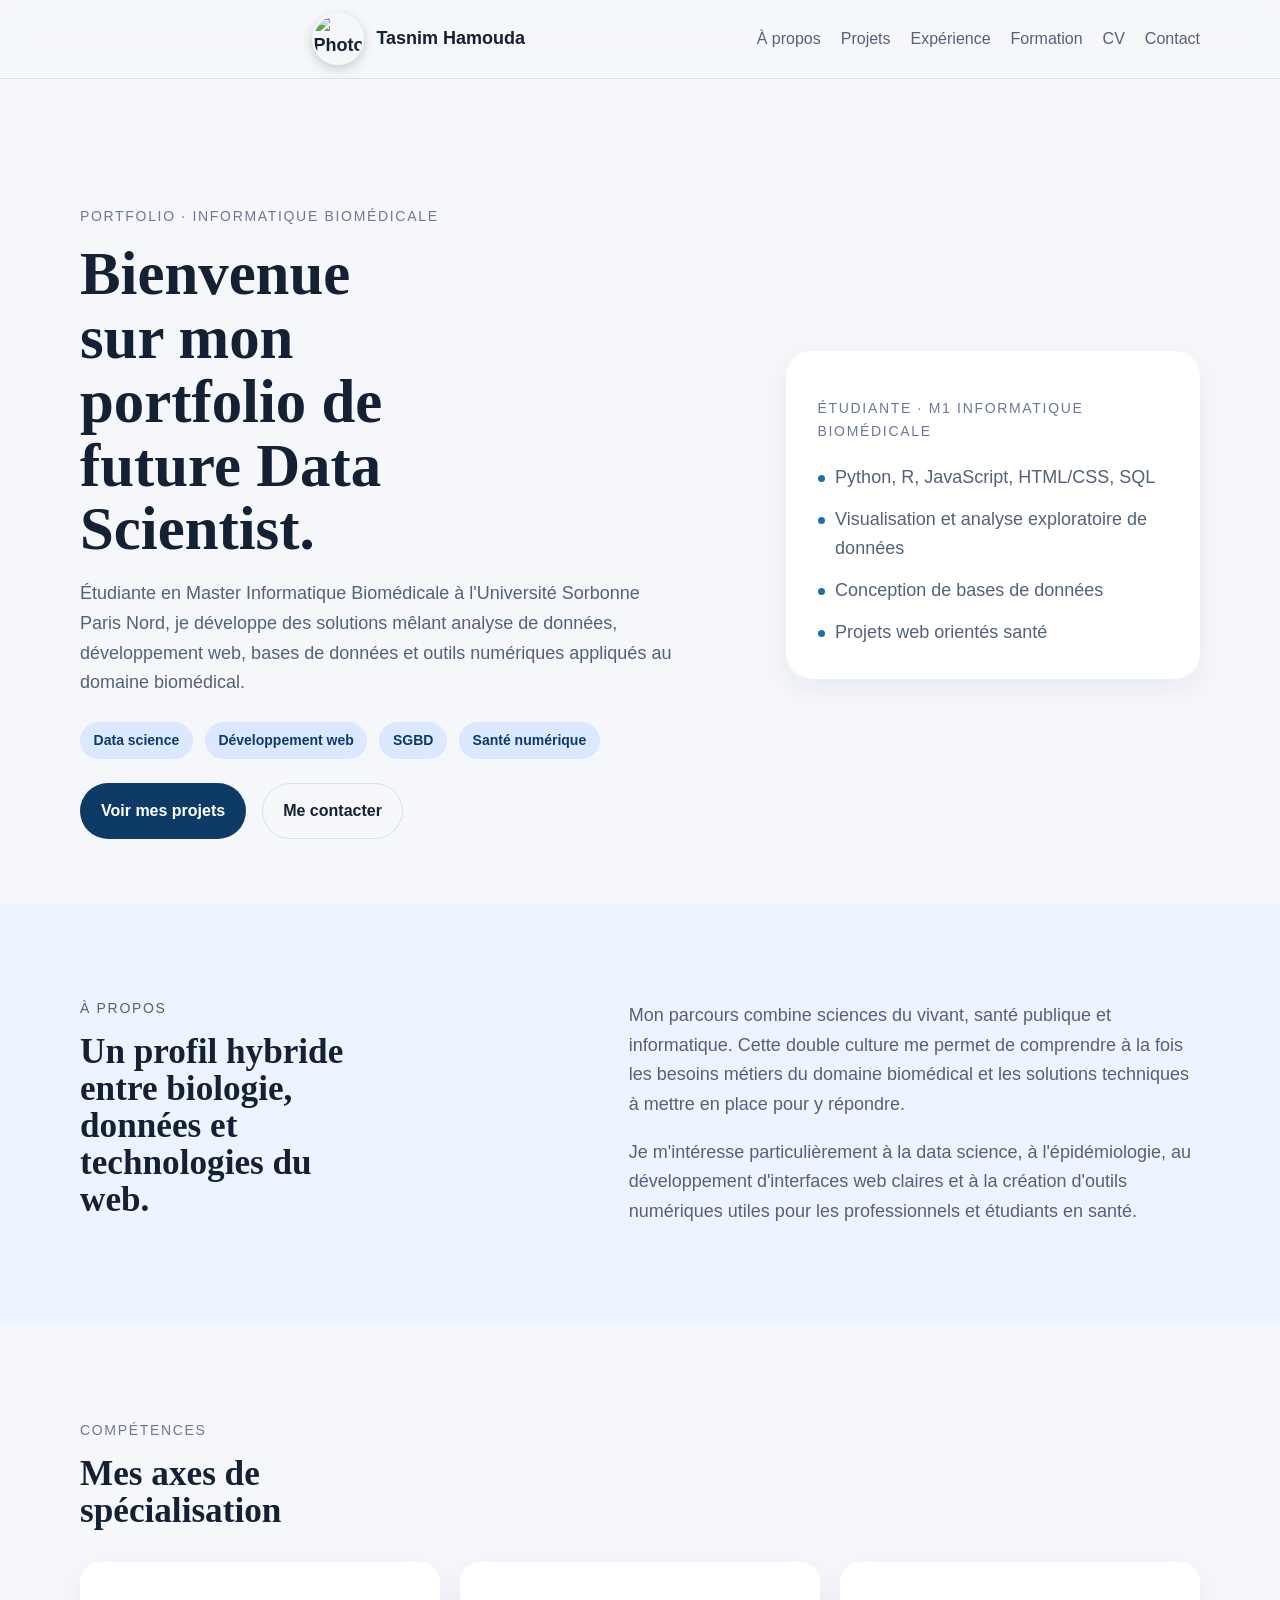
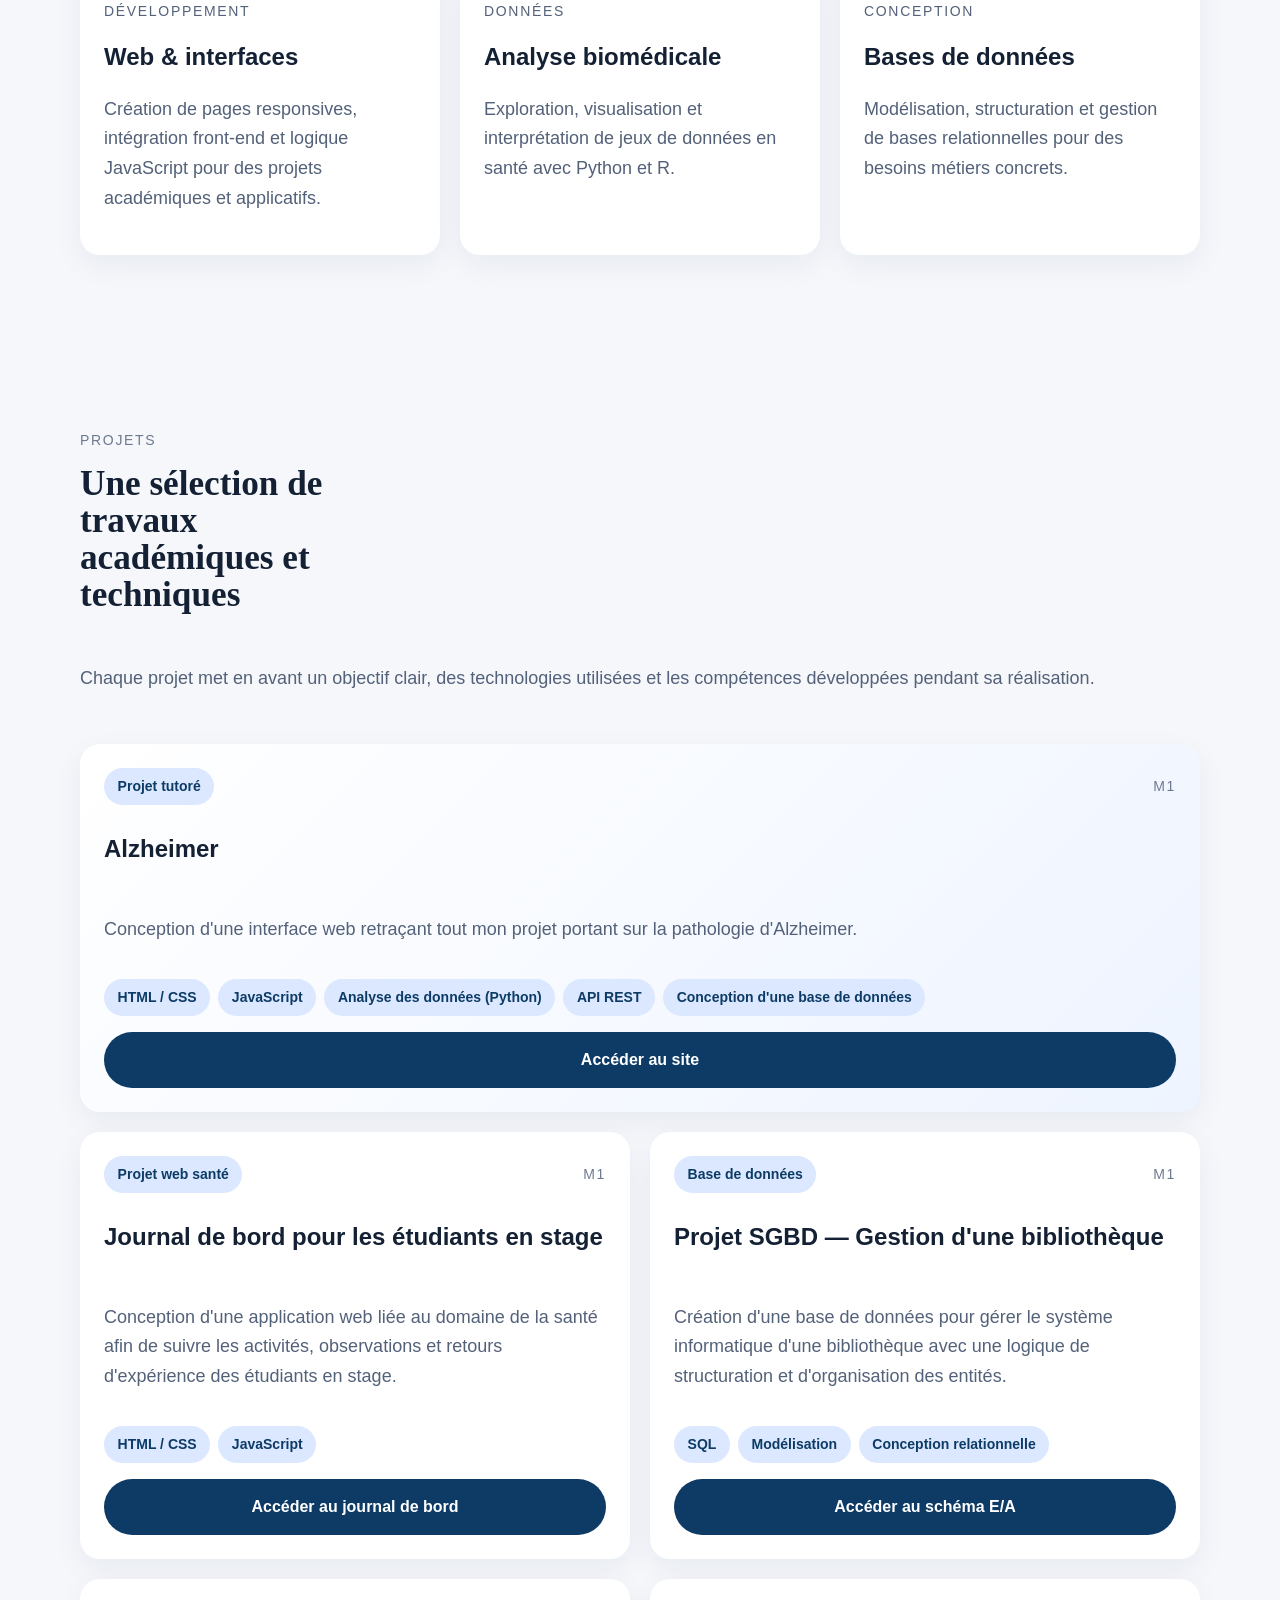
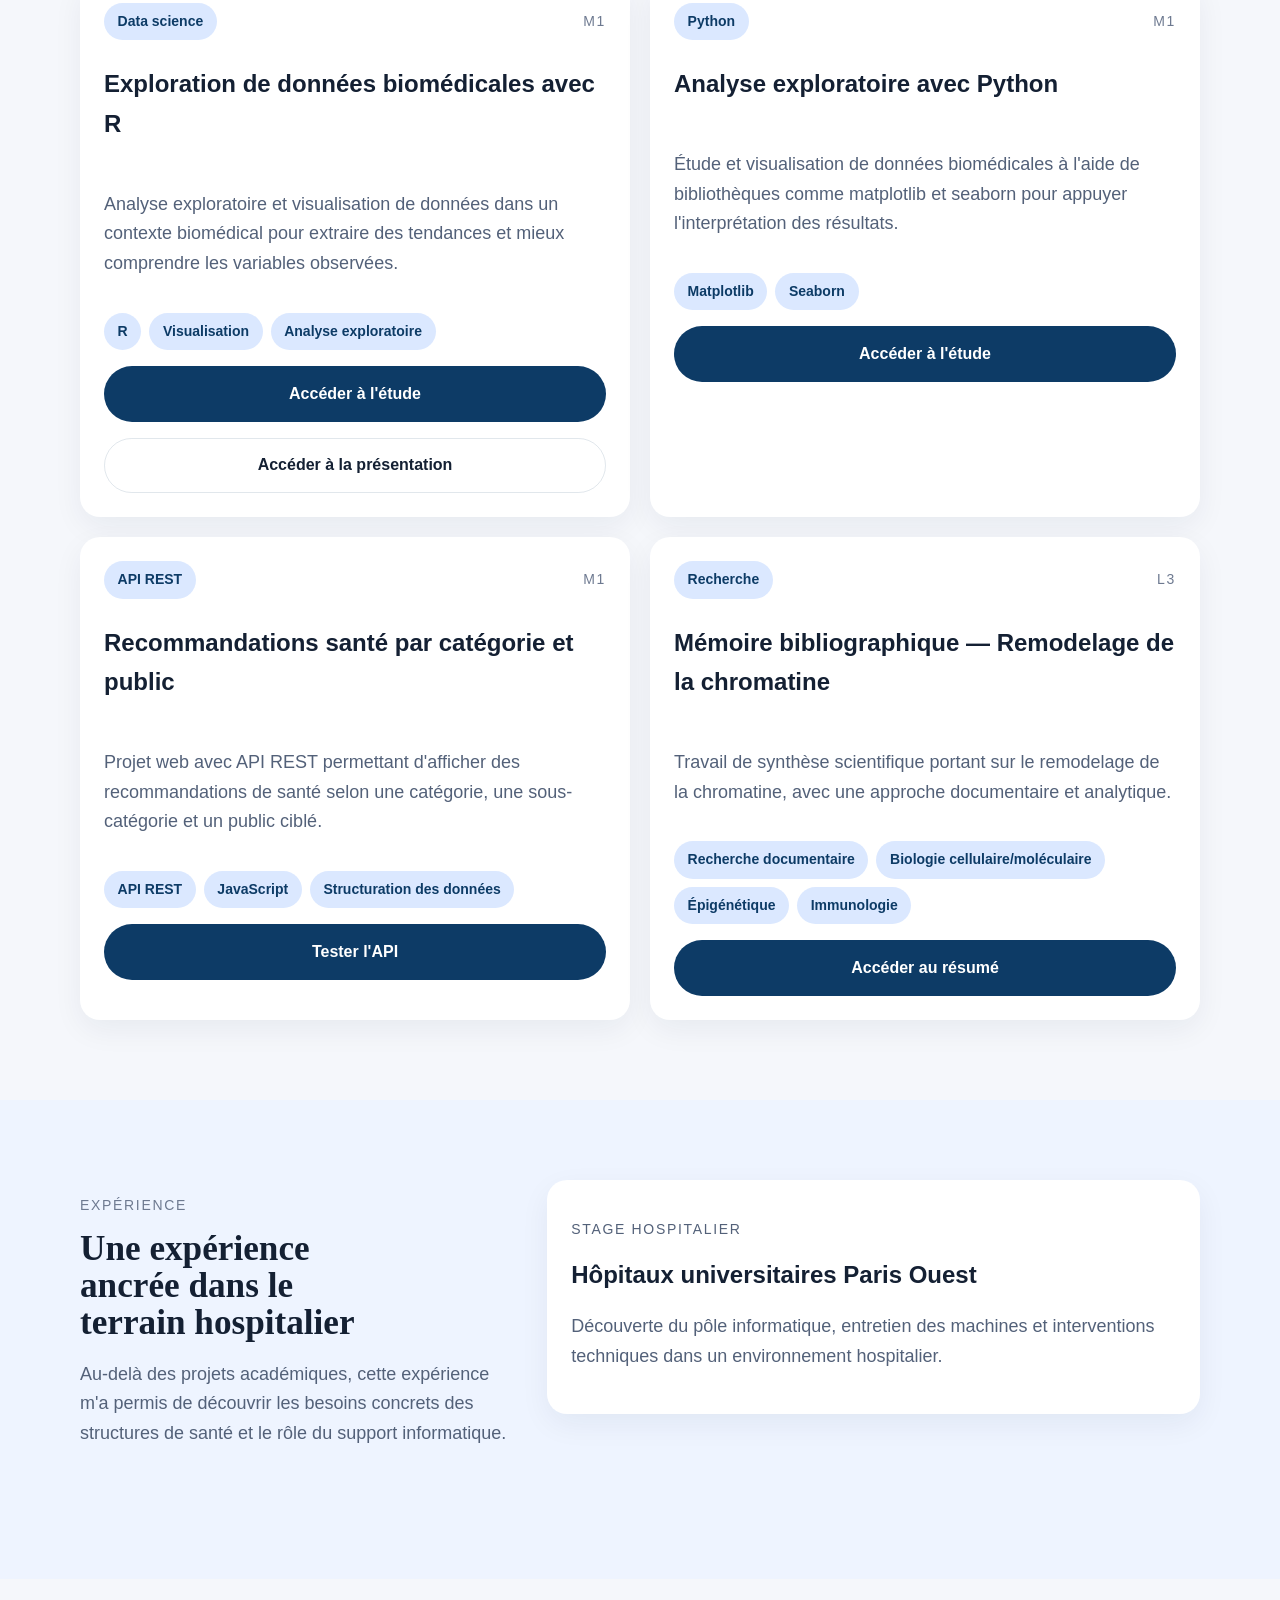
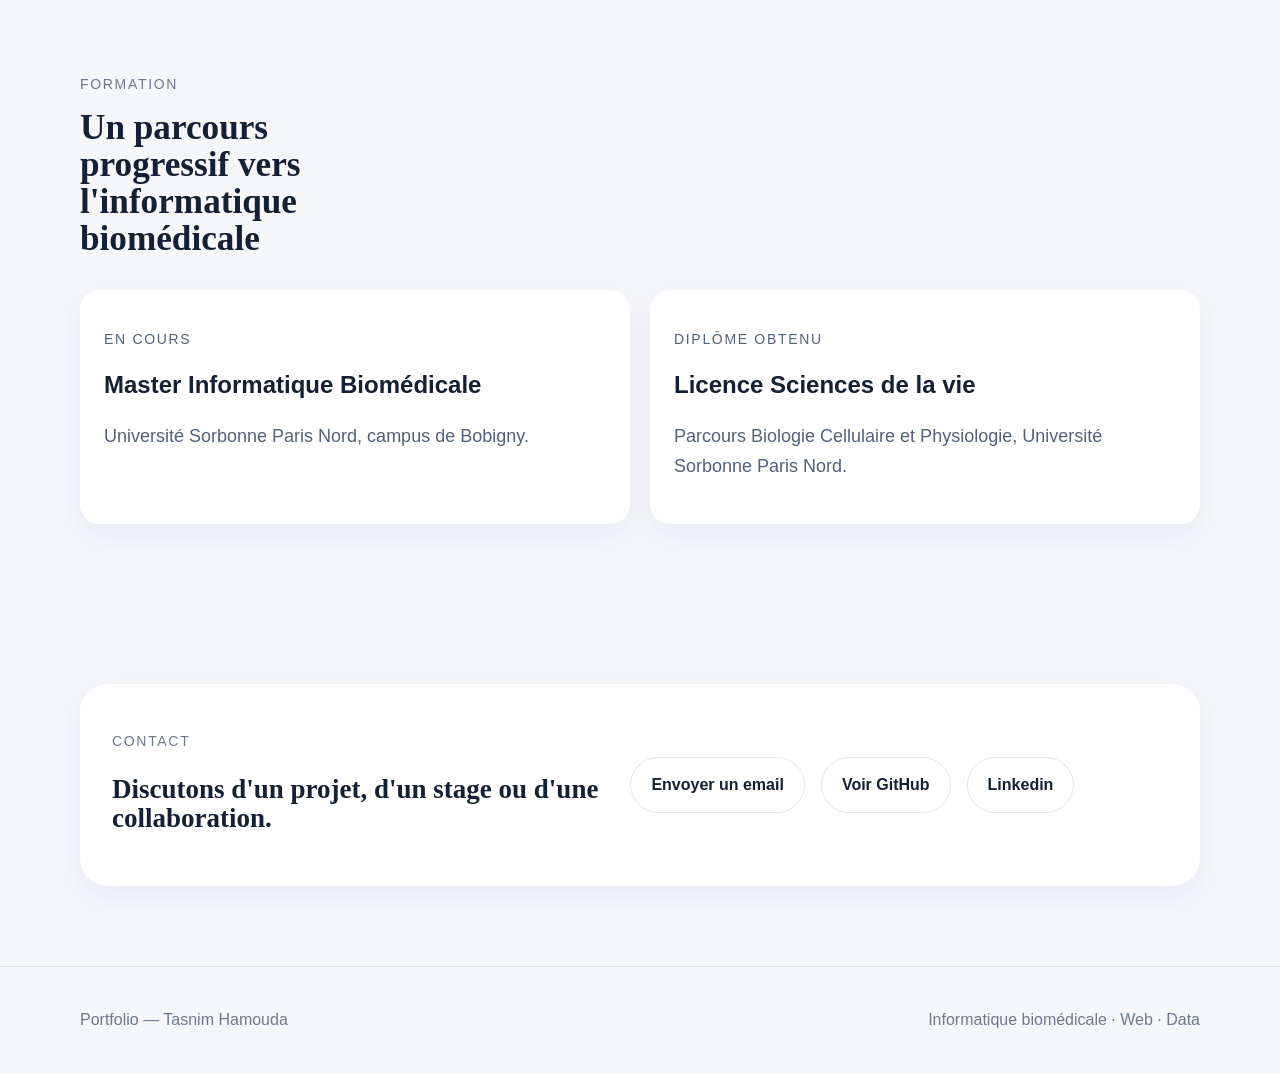
==== index.html @ fab1d82b "Add files via upload" ====
<!DOCTYPE html>
<html lang="fr">
<head>
  <meta charset="UTF-8" />
  <meta name="viewport" content="width=device-width, initial-scale=1.0" />
  <title>Tasnim Hamouda — Portfolio</title>
  <meta name="description" content="Portfolio de Tasnim Hamouda, étudiante en Master Informatique Biomédicale, spécialisée en data science, développement web et projets numériques en santé." />
  <meta name="theme-color" content="#0d3b66" />
  <link rel="preconnect" href="https://api.fontshare.com" />
  <link href="https://api.fontshare.com/v2/css?f[]=general-sans@400,500,600,700&f[]=zodiak@400,500,700&display=swap" rel="stylesheet" />
  <link rel="stylesheet" href="style.css" />
</head>
<body>
  <a class="skip-link" href="#contenu">Aller au contenu</a>

  <header class="site-header" id="accueil">
    <div class="container nav-wrap">
      <a href="#accueil" class="brand" aria-label="Accueil portfolio">
        <a href="#accueil" class="brand">
  <img src="images/photo-profil.jpg" alt="Photo de profil de Tasnim Hamouda" class="brand-photo">
        <span class="brand-text">Tasnim Hamouda</span>
      </a>

      <nav class="main-nav" aria-label="Navigation principale">
        <a href="#apropos">À propos</a>
        <a href="#projets">Projets</a>
        <a href="#experience">Expérience</a>
        <a href="#formation">Formation</a>
        <a href="pdf/CV2_TASNIM_STAGE.pdf">CV</a>
        <a href="#contact">Contact</a>

      </nav>

    </div>
  </header>

  <main id="contenu">
    <section class="hero">
      <div class="container hero-grid">
        <div class="hero-copy">
          <p class="eyebrow">Portfolio · Informatique biomédicale</p>
          <h1>Bienvenue sur mon portfolio de future Data Scientist.</h1>
          <p class="hero-text">Étudiante en Master Informatique Biomédicale à l'Université Sorbonne Paris Nord, je développe des solutions mêlant analyse de données, développement web, bases de données et outils numériques appliqués au domaine biomédical.</p>
          <div class="hero-tags" aria-label="Domaines clés">
            <span>Data science</span>
            <span>Développement web</span>
            <span>SGBD</span>
            <span>Santé numérique</span>
          </div>
          <div class="hero-actions">
            <a class="btn btn-primary" href="#projets">Voir mes projets</a>
            <a class="btn btn-secondary" href="#contact">Me contacter</a>
          </div>
        </div>

        <aside class="hero-panel" aria-label="Résumé du profil">
          <div class="profile-card">
            
            <p class="profile-role">Étudiante · M1 Informatique Biomédicale</p>
            <ul class="profile-list" role="list">
              <li>Python, R, JavaScript, HTML/CSS, SQL</li>
              <li>Visualisation et analyse exploratoire de données</li>
              <li>Conception de bases de données</li>
              <li>Projets web orientés santé</li>
            </ul>
          </div>
        </aside>
      </div>
    </section>

    <section class="section section-soft" id="apropos">
      <div class="container split-section">
        <div>
          <p class="section-label">À propos</p>
          <h2>Un profil hybride entre biologie, données et technologies du web.</h2>
        </div>
        <div>
          <p>Mon parcours combine sciences du vivant, santé publique et informatique. Cette double culture me permet de comprendre à la fois les besoins métiers du domaine biomédical et les solutions techniques à mettre en place pour y répondre.</p>
          <p>Je m'intéresse particulièrement à la data science, à l'épidémiologie, au développement d'interfaces web claires et à la création d'outils numériques utiles pour les professionnels et étudiants en santé.</p>
        </div>
      </div>
    </section>

    <section class="section" aria-labelledby="competences-titre">
      <div class="container">
        <div class="section-head">
          <p class="section-label">Compétences</p>
          <h2 id="competences-titre">Mes axes de spécialisation</h2>
        </div>
        <div class="stats-grid">
          <article class="stat-card">
            <p class="stat-kicker">Développement</p>
            <h3>Web & interfaces</h3>
            <p>Création de pages responsives, intégration front-end et logique JavaScript pour des projets académiques et applicatifs.</p>
          </article>
          <article class="stat-card">
            <p class="stat-kicker">Données</p>
            <h3>Analyse biomédicale</h3>
            <p>Exploration, visualisation et interprétation de jeux de données en santé avec Python et R.</p>
          </article>
          <article class="stat-card">
            <p class="stat-kicker">Conception</p>
            <h3>Bases de données</h3>
            <p>Modélisation, structuration et gestion de bases relationnelles pour des besoins métiers concrets.</p>
          </article>
        </div>
      </div>
    </section>

    <section class="section" id="projets">
      <div class="container">
        <div class="section-head projects-head">
          <div>
            <p class="section-label">Projets</p>
            <h2>Une sélection de travaux académiques et techniques</h2>
          </div>
          <p class="section-intro">Chaque projet met en avant un objectif clair, des technologies utilisées et les compétences développées pendant sa réalisation.</p>
        </div>

        <div class="projects-grid">

          <article class="project-card featured">
            <div class="project-meta">
              <span class="badge">Projet tutoré </span>
              <span class="meta">M1</span>
            </div>
            <h3>Alzheimer</h3>
            <p>Conception d'une interface web retraçant tout mon projet portant sur la pathologie d'Alzheimer.</p>
            <ul class="stack" role="list">
              <li>HTML / CSS</li>
              <li>JavaScript</li>
              <li> Analyse des données (Python)</li>
              <li> API REST</li>
              <li> Conception d'une base de données</li>
            </ul>
            <a class="btn btn-primary" href="https://thornim.github.io/alzheimer/index.html"target="_blank" rel="noopener noreferrer" >Accéder au site</a>
          </article>

          <article class="project-card">
            <div class="project-meta">
              <span class="badge">Projet web santé</span>
              <span class="meta">M1</span>
            </div>
            <h3>Journal de bord pour les étudiants en stage</h3>
            <p>Conception d'une application web liée au domaine de la santé afin de suivre les activités, observations et retours d'expérience des étudiants en stage.</p>
            <ul class="stack" role="list">
              <li>HTML / CSS</li>
              <li>JavaScript</li>
            </ul>
            <a class="btn btn-primary" href="portfolio-sante.html">Accéder au journal de bord</a>
          </article>

          <article class="project-card">
            <div class="project-meta">
              <span class="badge">Base de données</span>
              <span class="meta">M1</span>
            </div>
            <h3>Projet SGBD — Gestion d'une bibliothèque</h3>
            <p>Création d'une base de données pour gérer le système informatique d'une bibliothèque avec une logique de structuration et d'organisation des entités.</p>
            <ul class="stack" role="list">
              <li>SQL</li>
              <li>Modélisation</li>
              <li>Conception relationnelle</li>
            </ul>
            <a class="btn btn-primary" href="pdf/EA_bibliotheque_93.pdf">Accéder au schéma E/A</a>
            
          </article>

          <article class="project-card">
            <div class="project-meta">
              <span class="badge">Data science</span>
              <span class="meta">M1</span>
            </div>
            <h3>Exploration de données biomédicales avec R</h3>
            <p>Analyse exploratoire et visualisation de données dans un contexte biomédical pour extraire des tendances et mieux comprendre les variables observées.</p>
            <ul class="stack" role="list">
              <li>R</li>
              <li>Visualisation</li>
              <li>Analyse exploratoire</li>
            </ul>
            <a class="btn btn-primary" href="pdf/Rapport-final-vih.pdf">Accéder à l'étude</a>
            <a class="btn btn-secondary" href="pdf/Soutenance RStudio.pdf">Accéder à la présentation</a>
          </article>

          <article class="project-card">
            <div class="project-meta">
              <span class="badge">Python</span>
              <span class="meta">M1</span>
            </div>
            <h3>Analyse exploratoire avec Python</h3>
            <p>Étude et visualisation de données biomédicales à l'aide de bibliothèques comme matplotlib et seaborn pour appuyer l'interprétation des résultats.</p>
            <ul class="stack" role="list">
              <li>Matplotlib</li>
              <li>Seaborn</li>
            </ul>
            <a class="btn btn-primary" href="pdf/AE.pdf">Accéder à l'étude</a>
          </article>

          <article class="project-card">
            <div class="project-meta">
              <span class="badge">API REST</span>
              <span class="meta">M1</span>
            </div>
            <h3>Recommandations santé par catégorie et public</h3>
            <p>Projet web avec API REST permettant d'afficher des recommandations de santé selon une catégorie, une sous-catégorie et un public ciblé.</p>
            <ul class="stack" role="list">
              <li>API REST</li>
              <li>JavaScript</li>
              <li>Structuration des données</li>
            </ul>
            <a class="btn btn-primary" href="recommandations.html">Tester l'API</a>
          </article>

          <article class="project-card">
            <div class="project-meta">
              <span class="badge">Recherche</span>
              <span class="meta">L3</span>
            </div>
            <h3>Mémoire bibliographique — Remodelage de la chromatine</h3>
            <p>Travail de synthèse scientifique portant sur le remodelage de la chromatine, avec une approche documentaire et analytique.</p>
            <ul class="stack" role="list">
              <li>Recherche documentaire</li>
              <li>Biologie cellulaire/moléculaire</li>
              <li>Épigénétique</li>
              <li>Immunologie</li>
            </ul>
            <a class="btn btn-primary" href="pdf/résumé mémoire.pdf">Accéder au résumé</a>
          </article>
        </div>
      </div>
    </section>

    <section class="section section-soft" id="experience">
      <div class="container timeline-layout">
        <div class="section-head sticky-head">
          <p class="section-label">Expérience</p>
          <h2>Une expérience ancrée dans le terrain hospitalier</h2>
          <p class="section-intro">Au-delà des projets académiques, cette expérience m'a permis de découvrir les besoins concrets des structures de santé et le rôle du support informatique.</p>
        </div>
        <div class="timeline-list">
          <article class="timeline-item">
            <p class="timeline-date">Stage hospitalier</p>
            <h3>Hôpitaux universitaires Paris Ouest</h3>
            <p>Découverte du pôle informatique, entretien des machines et interventions techniques dans un environnement hospitalier.</p>
          </article>
        </div>
      </div>
    </section>

    <section class="section" id="formation">
      <div class="container">
        <div class="section-head">
          <p class="section-label">Formation</p>
          <h2>Un parcours progressif vers l'informatique biomédicale</h2>
        </div>
        <div class="education-grid">
          <article class="education-card">
            <p class="timeline-date">En cours</p>
            <h3>Master Informatique Biomédicale</h3>
            <p>Université Sorbonne Paris Nord, campus de Bobigny.</p>
          </article>
          <article class="education-card">
            <p class="timeline-date">Diplôme obtenu</p>
            <h3>Licence Sciences de la vie</h3>
            <p>Parcours Biologie Cellulaire et Physiologie, Université Sorbonne Paris Nord.</p>
          </article>
        </div>
      </div>
    </section>

    <section class="section contact-section" id="contact">
      <div class="container contact-box">
        <div>
          <p class="section-label">Contact</p>
          <h2>Discutons d'un projet, d'un stage ou d'une collaboration.</h2>
        </div>
        <div class="contact-actions">
          <a class="btn btn-secondary" href="mailto:tasnimhmd93@gmail.com">Envoyer un email</a>
          <a class="btn btn-secondary" href="https://github.com/thornim" target="_blank" rel="noopener noreferrer">Voir GitHub</a>
          <a class="btn btn-secondary"href="https://www.linkedin.com/in/tasnim-hamouda-074550216"> Linkedin</a>
        </div>
      </div>
    </section>
  </main>

  <footer class="site-footer">
    <div class="container footer-wrap">
      <p>Portfolio — Tasnim Hamouda</p>
      <p>Informatique biomédicale · Web · Data</p>
    </div>
  </footer>

  <script>
    (function () {
      const root = document.documentElement;
      const toggle = document.querySelector('[data-theme-toggle]');
      let theme = window.matchMedia('(prefers-color-scheme: dark)').matches ? 'dark' : 'light';
      root.setAttribute('data-theme', theme);
      if (toggle) {
        toggle.addEventListener('click', function () {
          theme = theme === 'dark' ? 'light' : 'dark';
          root.setAttribute('data-theme', theme);
        });
      }
    })();
  </script>
</body>
</html>
---- style.css ----
/* Art direction: portfolio académique biomédical → ton clair, structuré et professionnel.
   Palette: bleus profonds + surfaces neutres pour évoquer confiance, clarté et rigueur.
   Typography: Zodiak pour les titres, General Sans pour la lisibilité et l'interface.
   Density: balanced */

:root,
[data-theme="light"] {
  --text-xs: clamp(0.75rem, 0.7rem + 0.25vw, 0.875rem);
  --text-sm: clamp(0.875rem, 0.8rem + 0.35vw, 1rem);
  --text-base: clamp(1rem, 0.95rem + 0.25vw, 1.125rem);
  --text-lg: clamp(1.125rem, 1rem + 0.75vw, 1.5rem);
  --text-xl: clamp(1.5rem, 1.2rem + 1.25vw, 2.25rem);
  --text-2xl: clamp(2.3rem, 1.4rem + 3vw, 4.25rem);

  --space-1: 0.25rem;
  --space-2: 0.5rem;
  --space-3: 0.75rem;
  --space-4: 1rem;
  --space-5: 1.25rem;
  --space-6: 1.5rem;
  --space-8: 2rem;
  --space-10: 2.5rem;
  --space-12: 3rem;
  --space-16: 4rem;
  --space-20: 5rem;

  --color-bg: #f5f7fb;
  --color-surface: #ffffff;
  --color-surface-2: #eef4ff;
  --color-surface-soft: #e7eefb;
  --color-border: rgba(13, 59, 102, 0.12);
  --color-text: #142033;
  --color-text-muted: #536179;
  --color-text-faint: #6d7990;
  --color-primary: #0d3b66;
  --color-primary-hover: #0a2f52;
  --color-primary-soft: #dbe8ff;
  --color-accent: #1d70a2;
  --color-inverse: #ffffff;
  --shadow-sm: 0 10px 30px rgba(16, 42, 67, 0.06);
  --shadow-md: 0 18px 45px rgba(16, 42, 67, 0.12);
  --radius-sm: 0.5rem;
  --radius-md: 0.875rem;
  --radius-lg: 1.25rem;
  --radius-xl: 1.75rem;
  --font-body: 'General Sans', 'Inter', sans-serif;
  --font-display: 'Zodiak', Georgia, serif;
}

[data-theme="dark"] {
  --color-bg: #0d1118;
  --color-surface: #121926;
  --color-surface-2: #172233;
  --color-surface-soft: #1a2638;
  --color-border: rgba(219, 232, 255, 0.12);
  --color-text: #edf3ff;
  --color-text-muted: #bac6dc;
  --color-text-faint: #96a5c0;
  --color-primary: #8ab8ff;
  --color-primary-hover: #a7caff;
  --color-primary-soft: rgba(138, 184, 255, 0.14);
  --color-accent: #74c0fc;
  --color-inverse: #08111d;
  --shadow-sm: 0 10px 30px rgba(0, 0, 0, 0.25);
  --shadow-md: 0 18px 45px rgba(0, 0, 0, 0.35);
}

*, *::before, *::after { box-sizing: border-box; }
html { scroll-behavior: smooth; }
body {
  margin: 0;
  font-family: var(--font-body);
  font-size: var(--text-base);
  line-height: 1.65;
  background: var(--color-bg);
  color: var(--color-text);
}
img, svg { max-width: 100%; display: block; }
a { color: inherit; text-decoration: none; }
button, input, textarea { font: inherit; }

.skip-link {
  position: absolute;
  left: -9999px;
  top: var(--space-4);
}
.skip-link:focus {
  left: var(--space-4);
  background: var(--color-surface);
  padding: var(--space-3) var(--space-4);
  border-radius: var(--radius-sm);
  z-index: 100;
}

.container {
  width: min(1120px, calc(100% - 2rem));
  margin: 0 auto;
}

.site-header {
  position: sticky;
  top: 0;
  z-index: 50;
  backdrop-filter: blur(14px);
  background: color-mix(in srgb, var(--color-bg) 88%, transparent);
  border-bottom: 1px solid var(--color-border);
}

.nav-wrap {
  min-height: 78px;
  display: flex;
  align-items: center;
  justify-content: space-between;
  gap: var(--space-4);
}

.brand {
  display: inline-flex;
  align-items: center;
  gap: 0.8rem;
  font-weight: 700;
}

.brand-mark {
  width: 2.75rem;
  height: 2.75rem;
}

.main-nav {
  display: flex;
  align-items: center;
  gap: var(--space-5);
  flex-wrap: wrap;
}

.main-nav a {
  font-size: var(--text-sm);
  color: var(--color-text-muted);
}

.main-nav a:hover,
.main-nav a:focus-visible {
  color: var(--color-primary);
}

.theme-toggle {
  width: 44px;
  height: 44px;
  border-radius: 999px;
  border: 1px solid var(--color-border);
  background: var(--color-surface);
  color: var(--color-text);
}

.hero {
  padding: clamp(var(--space-12), 10vw, 7rem) 0 var(--space-16);
}

.hero-grid {
  display: grid;
  grid-template-columns: 1.3fr 0.8fr;
  gap: var(--space-8);
  align-items: center;
}

.eyebrow,
.section-label,
.stat-kicker,
.timeline-date,
.meta,
.profile-role {
  font-size: var(--text-xs);
  text-transform: uppercase;
  letter-spacing: 0.12em;
  color: var(--color-text-faint);
}

.hero h1,
h2 {
  font-family: var(--font-display);
  line-height: 1.05;
}

.hero h1 {
  margin: var(--space-3) 0 var(--space-4);
  font-size: var(--text-2xl);
  max-width: 11ch;
}

.hero-text {
  max-width: 60ch;
  color: var(--color-text-muted);
}

.hero-tags,
.stack,
.profile-list {
  list-style: none;
  padding: 0;
  margin: 0;
}

.hero-tags {
  display: flex;
  gap: var(--space-3);
  flex-wrap: wrap;
  margin: var(--space-6) 0;
}

.hero-tags span,
.badge,
.stack li {
  display: inline-flex;
  align-items: center;
  min-height: 36px;
  padding: 0.45rem 0.85rem;
  border-radius: 999px;
  background: var(--color-primary-soft);
  color: var(--color-primary);
  font-size: var(--text-xs);
  font-weight: 600;
}

.hero-actions,
.contact-actions {
  display: flex;
  gap: var(--space-4);
  flex-wrap: wrap;
}

.btn {
  display: inline-flex;
  align-items: center;
  justify-content: center;
  min-height: 48px;
  padding: 0.85rem 1.25rem;
  border-radius: 999px;
  border: 1px solid transparent;
  font-size: var(--text-sm);
  font-weight: 600;
}

.btn-primary {
  background: var(--color-primary);
  color: var(--color-inverse);
}

.btn-primary:hover { background: var(--color-primary-hover); }

.btn-secondary {
  background: transparent;
  color: var(--color-text);
  border-color: var(--color-border);
}

.btn-secondary:hover {
  background: var(--color-surface);
}

.hero-panel,
.project-card,
.stat-card,
.timeline-item,
.education-card,
.contact-box,
.profile-card {
  background: var(--color-surface);
  box-shadow: var(--shadow-sm);
  border-radius: 24px;
  overflow: hidden;
}

.profile-card {
  padding: var(--space-8);
  border-radius: var(--radius-xl);
}

.avatar {
  width: 72px;
  height: 72px;
  border-radius: 50%;
  display: grid;
  place-items: center;
  background: linear-gradient(135deg, var(--color-primary), var(--color-accent));
  color: white;
  font-weight: 700;
  margin-bottom: var(--space-5);
}

.profile-list {
  display: grid;
  gap: var(--space-3);
  margin-top: var(--space-5);
}

.profile-list li {
  color: var(--color-text-muted);
  padding-left: 1.1rem;
  position: relative;
}

.profile-list li::before {
  content: "";
  position: absolute;
  left: 0;
  top: 0.75rem;
  width: 0.45rem;
  height: 0.45rem;
  border-radius: 50%;
  background: var(--color-accent);
}

.section {
  padding: clamp(var(--space-12), 8vw, var(--space-20)) 0;
}

.brand-photo {
  width: 52px;
  height: 52px;
  border-radius: 50%;
  object-fit: cover;
  border: 2px solid rgba(255,255,255,0.2);
  box-shadow: 0 4px 12px rgba(0,0,0,0.18);
}


.section-soft {
  background: var(--color-surface-2);
}

.split-section,
.timeline-layout,
.contact-box,
.projects-head {
  display: grid;
  gap: var(--space-8);
}

.split-section,
.contact-box {
  grid-template-columns: 0.95fr 1.05fr;
}

.section-head {
  margin-bottom: var(--space-8);
}

.section-head h2,
.split-section h2 {
  margin: var(--space-2) 0 0;
  font-size: var(--text-xl);
  max-width: 16ch;
}

.section-intro,
.split-section p,
.timeline-item p,
.education-card p,
.project-card p,
.stat-card p {
  color: var(--color-text-muted);
}

.stats-grid,
.education-grid,
.projects-grid {
  display: grid;
  gap: var(--space-5);
}

.stats-grid {
  grid-template-columns: repeat(3, 1fr);
}

.stat-card,
.education-card,
.project-card,
.timeline-item {
  border-radius: var(--radius-lg);
  padding: var(--space-6);
}

.stat-card h3,
.project-card h3,
.timeline-item h3,
.education-card h3 {
  margin: var(--space-2) 0 var(--space-3);
  font-size: var(--text-lg);
}

.projects-grid {
  grid-template-columns: repeat(2, minmax(0, 1fr));
}

.project-card {
  display: flex;
  flex-direction: column;
  gap: var(--space-4);
  transition: transform 180ms ease, box-shadow 180ms ease;
}

.project-card:hover {
  transform: translateY(-4px);
  box-shadow: var(--shadow-md);
}

.project-card.featured {
  grid-column: span 2;
  background: linear-gradient(135deg, var(--color-surface), var(--color-surface-2));
}

.project-meta {
  display: flex;
  justify-content: space-between;
  align-items: center;
  gap: var(--space-3);
  flex-wrap: wrap;
}

.stack {
  display: flex;
  gap: var(--space-2);
  flex-wrap: wrap;
}

.text-link {
  color: var(--color-primary);
  font-weight: 600;
}

.timeline-layout {
  grid-template-columns: 0.8fr 1.2fr;
  align-items: start;
}

.sticky-head {
  position: sticky;
  top: 110px;
}

.timeline-list {
  display: grid;
  gap: var(--space-5);
}

.education-grid {
  grid-template-columns: repeat(2, 1fr);
}

.contact-box {
  align-items: center;
  padding: var(--space-8);
  border-radius: var(--radius-xl);
}

.site-footer {
  padding: var(--space-6) 0;
  border-top: 1px solid var(--color-border);
}

.footer-wrap {
  display: flex;
  justify-content: space-between;
  gap: var(--space-4);
  flex-wrap: wrap;
  color: var(--color-text-faint);
  font-size: var(--text-sm);
}

:focus-visible {
  outline: 2px solid var(--color-accent);
  outline-offset: 3px;
}

@media (max-width: 960px) {
  .hero-grid,
  .split-section,
  .timeline-layout,
  .contact-box,
  .stats-grid,
  .education-grid,
  .projects-grid,
  .project-card.featured {
    grid-template-columns: 1fr;
  }

  .project-card.featured {
    grid-column: auto;
  }

  .sticky-head {
    position: static;
  }
}

@media (max-width: 720px) {
  .nav-wrap {
    padding: var(--space-3) 0;
    align-items: flex-start;
    flex-direction: column;
  }

  .main-nav {
    gap: var(--space-3);
  }

  .hero h1 {
    max-width: 13ch;
  }

  .hero-actions,
  .contact-actions {
    flex-direction: column;
  }

  .btn {
    width: 100%;
  }
}
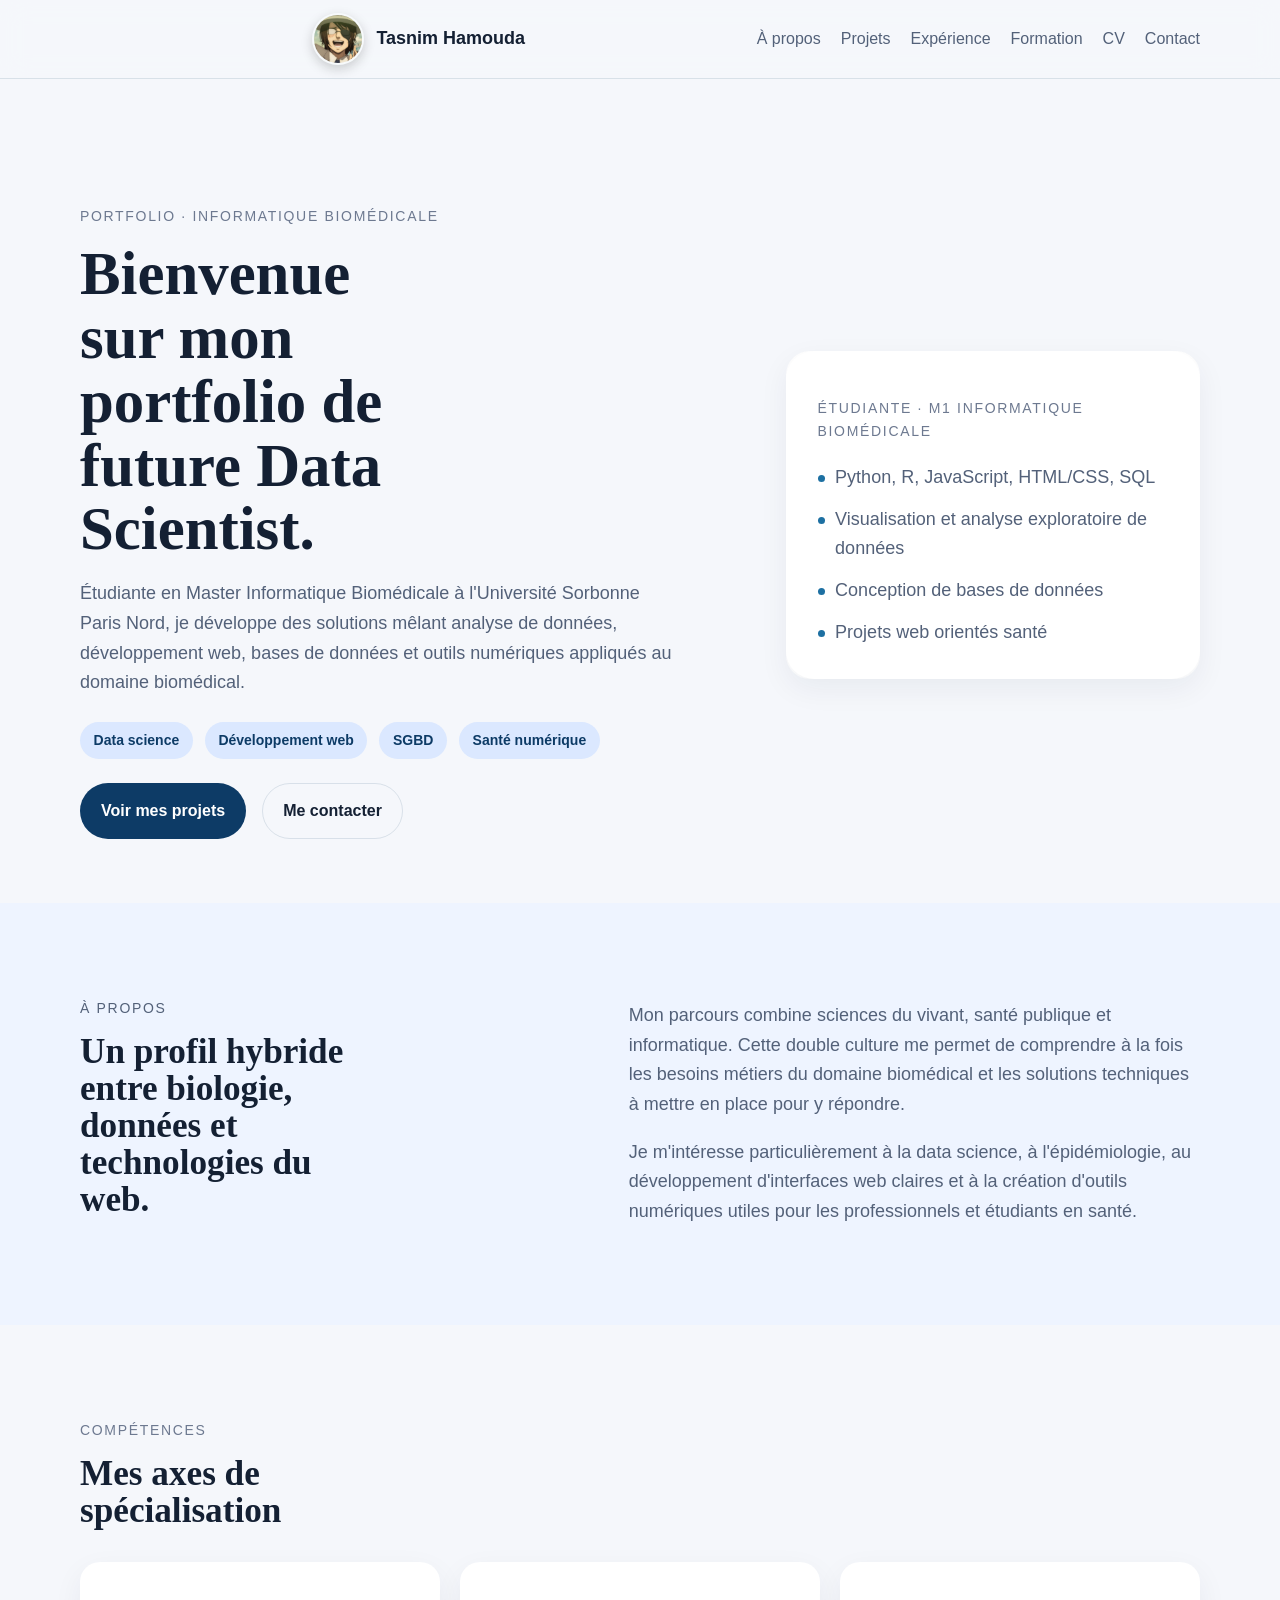
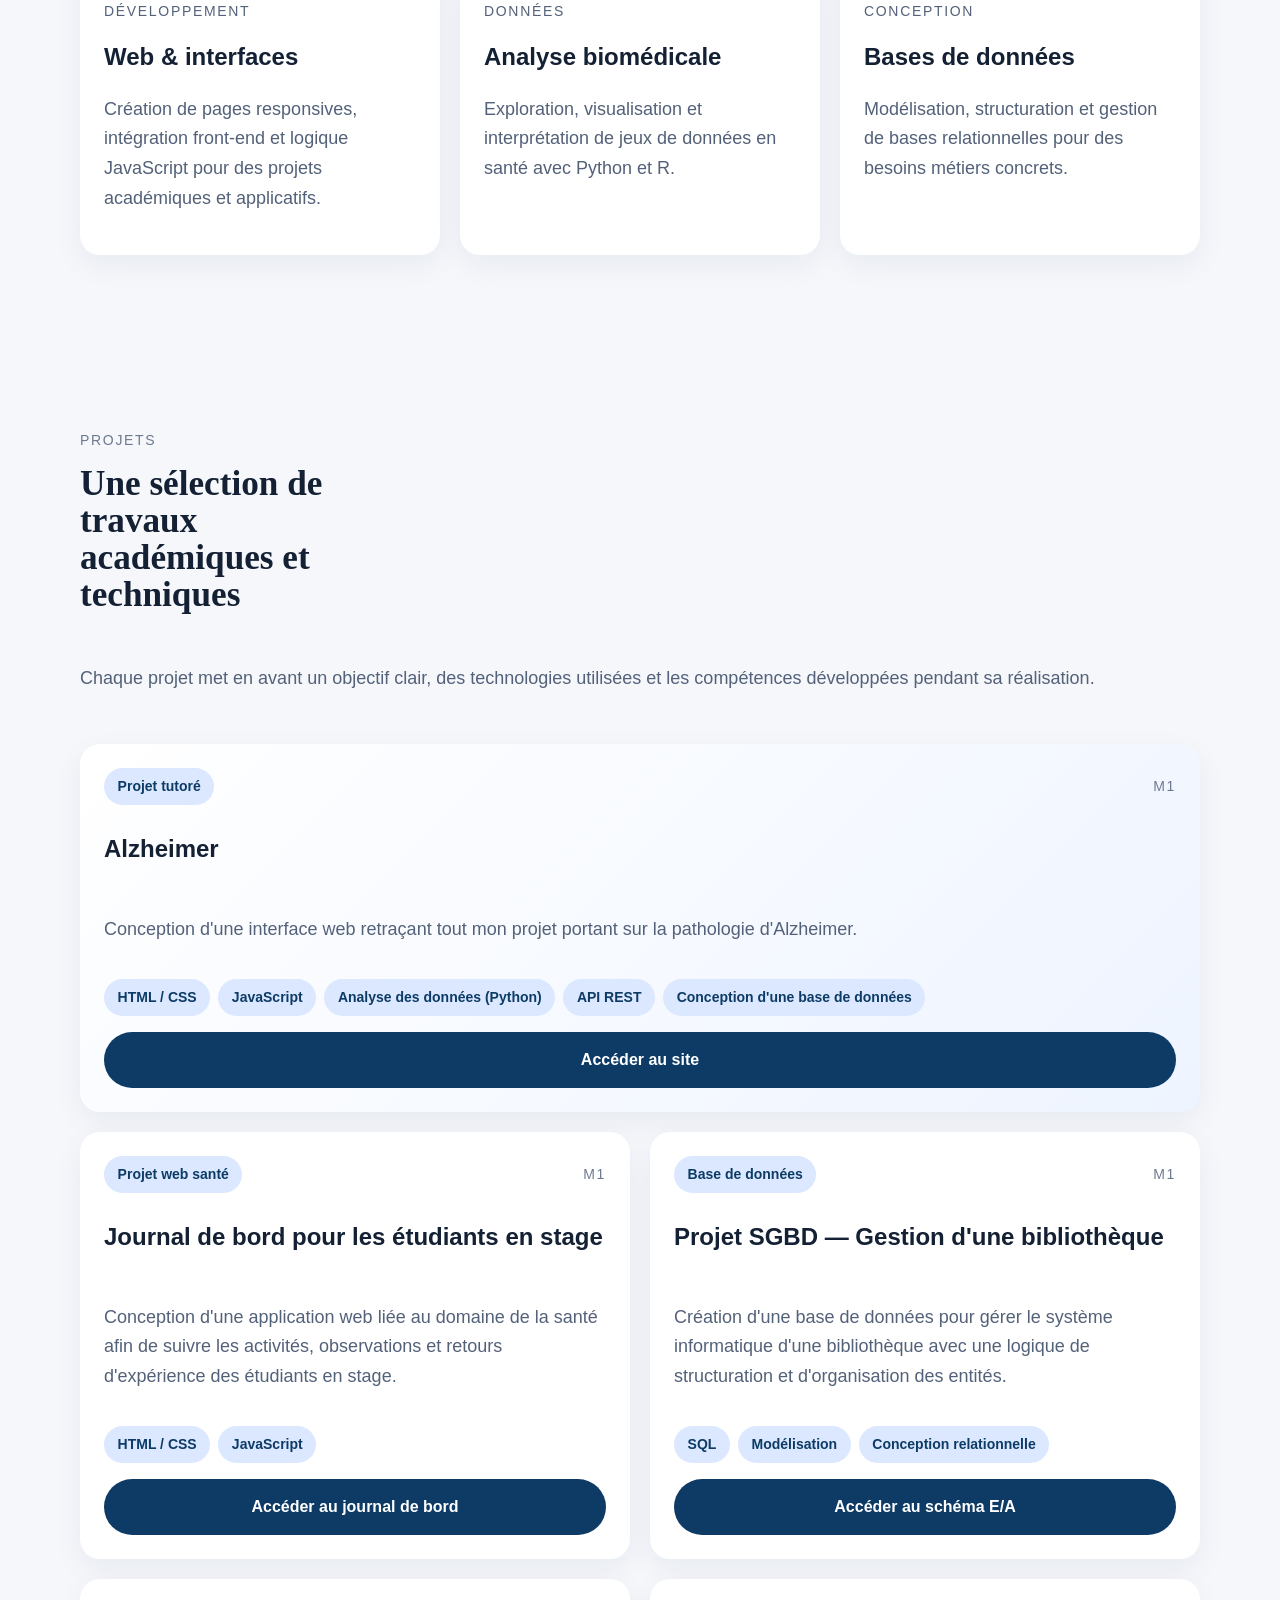
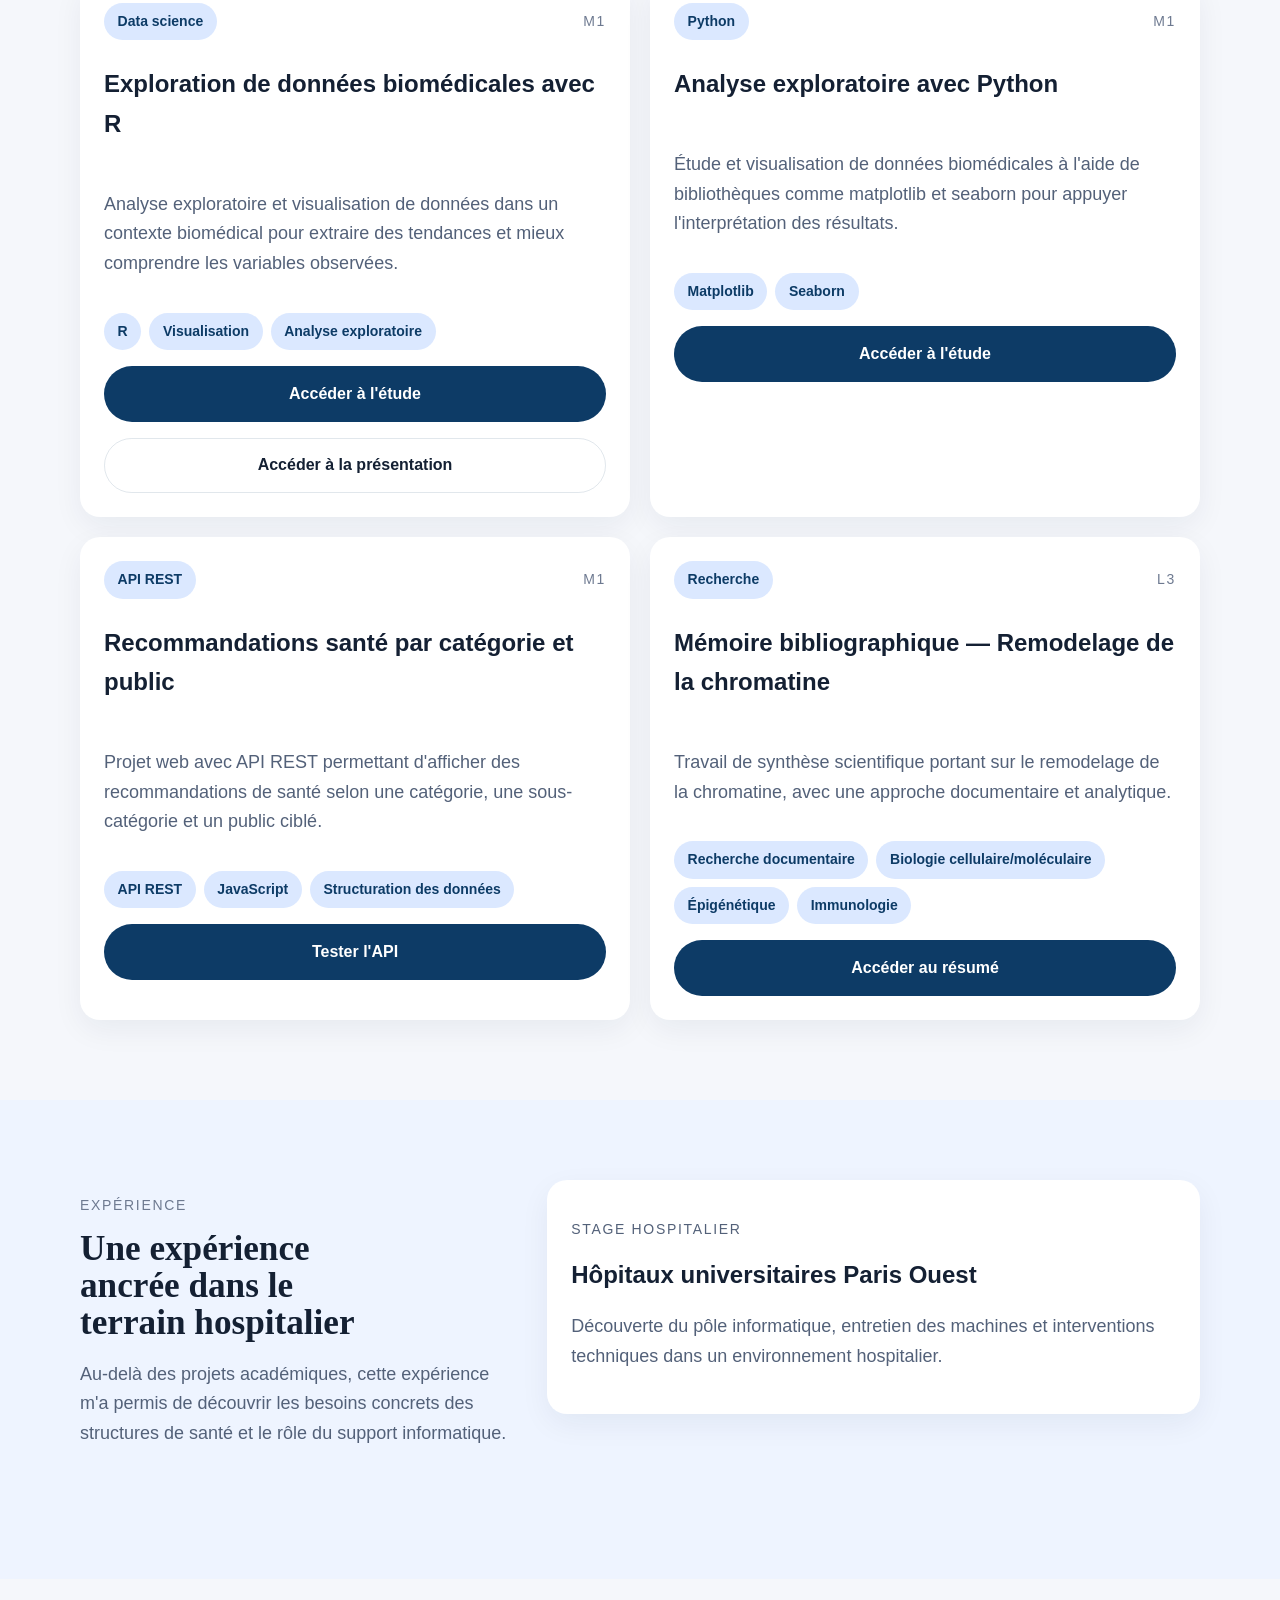
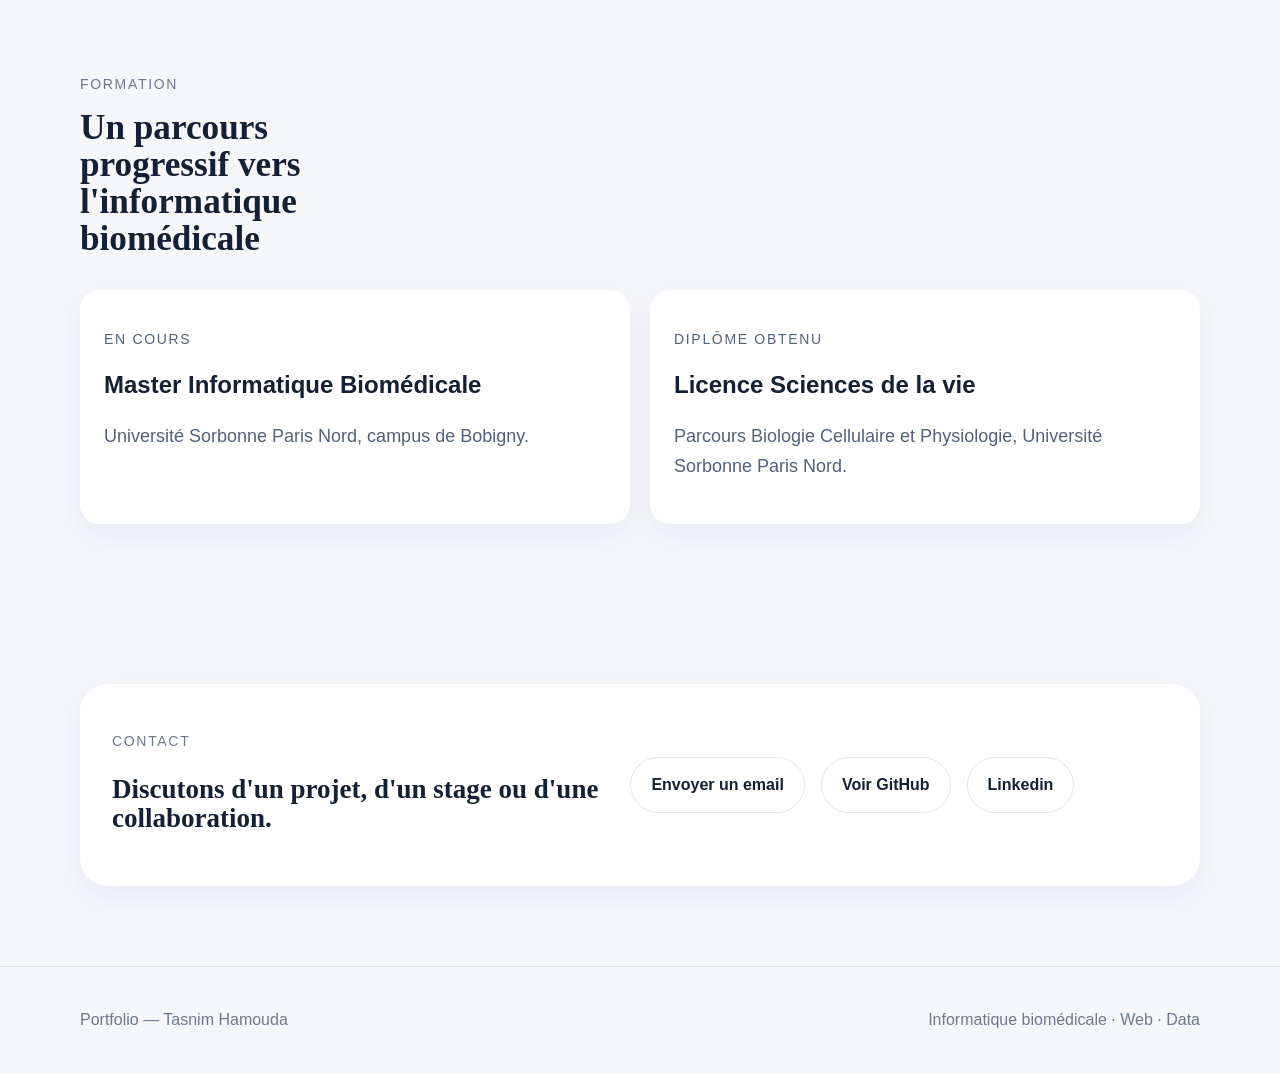
==== commit 22db6867: "Update CV link in index.html" ====
--- a/index.html
+++ b/index.html
@@ -26,7 +26,7 @@
         <a href="#projets">Projets</a>
         <a href="#experience">Expérience</a>
         <a href="#formation">Formation</a>
-        <a href="pdf/CV2_TASNIM_STAGE.pdf">CV</a>
+        <a href="pdf/CV_TASNIM_STAGE.pdf">CV</a>
         <a href="#contact">Contact</a>
 
       </nav>
